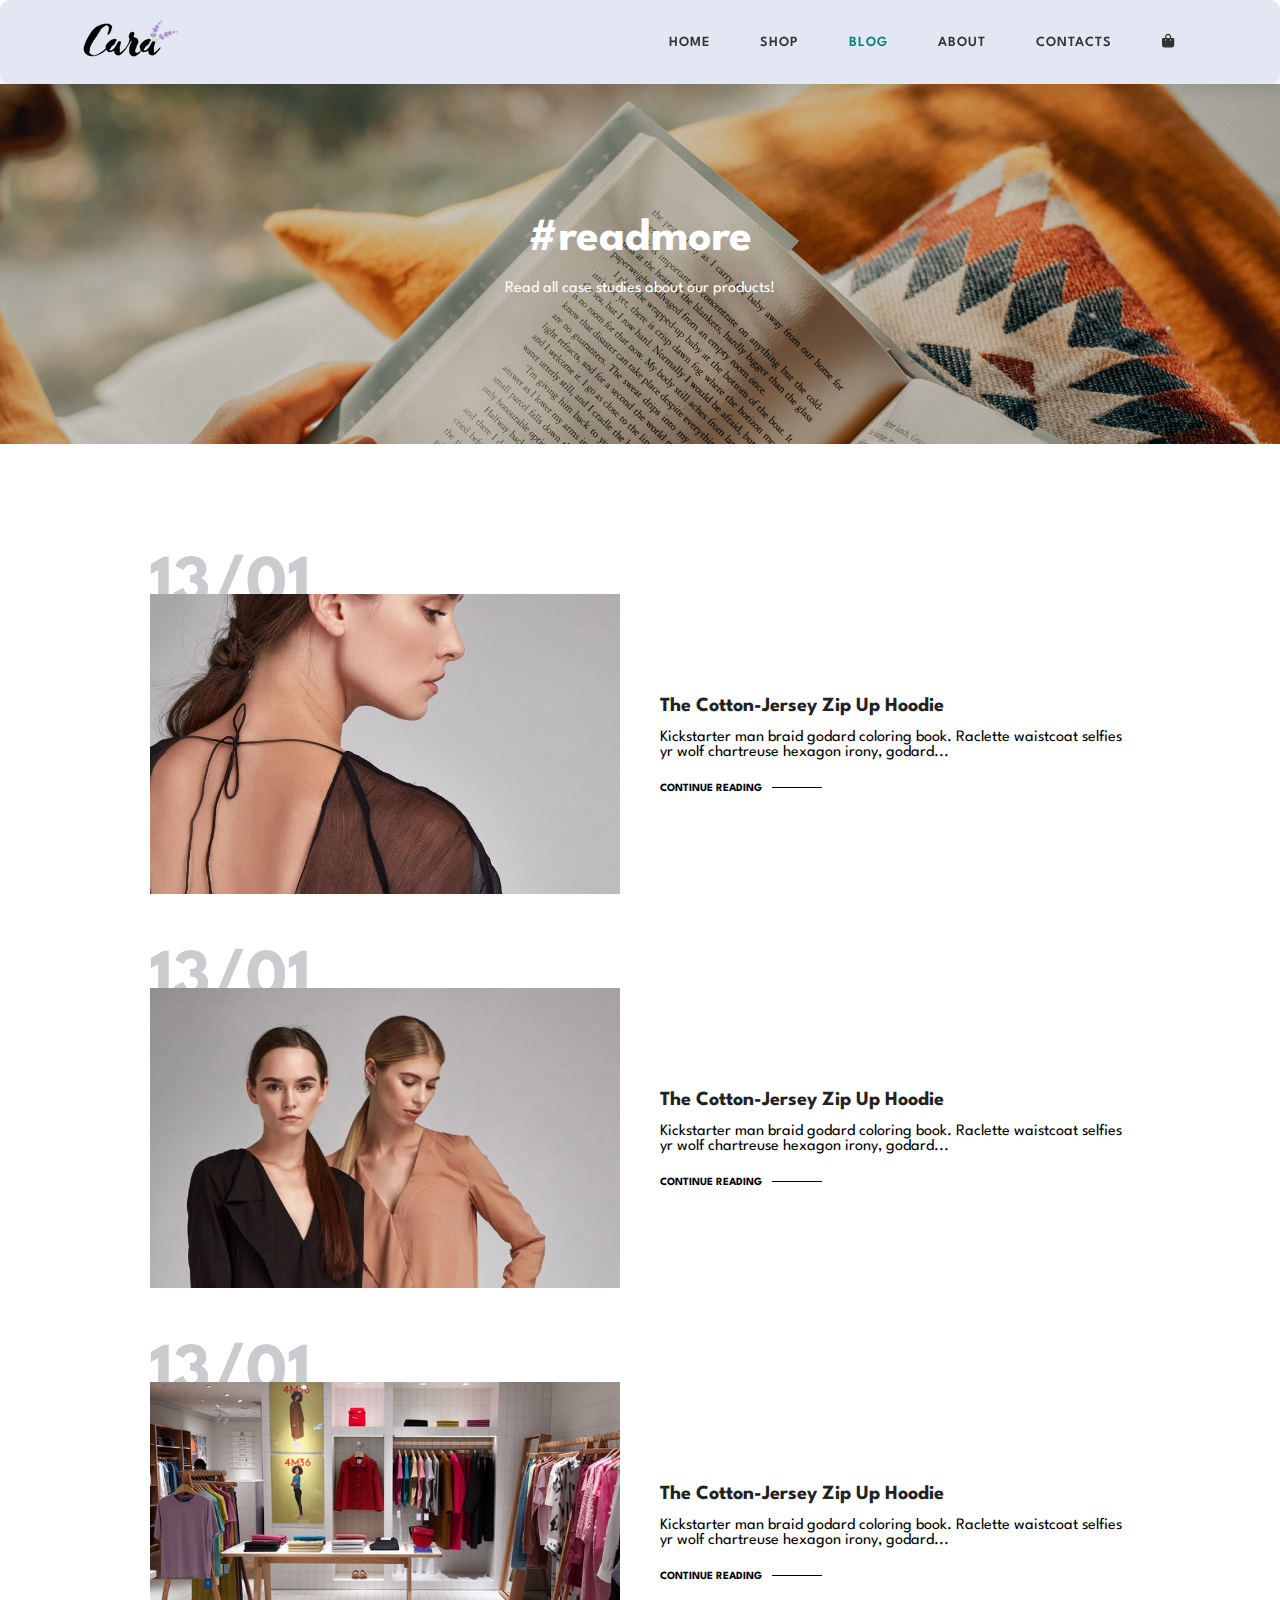
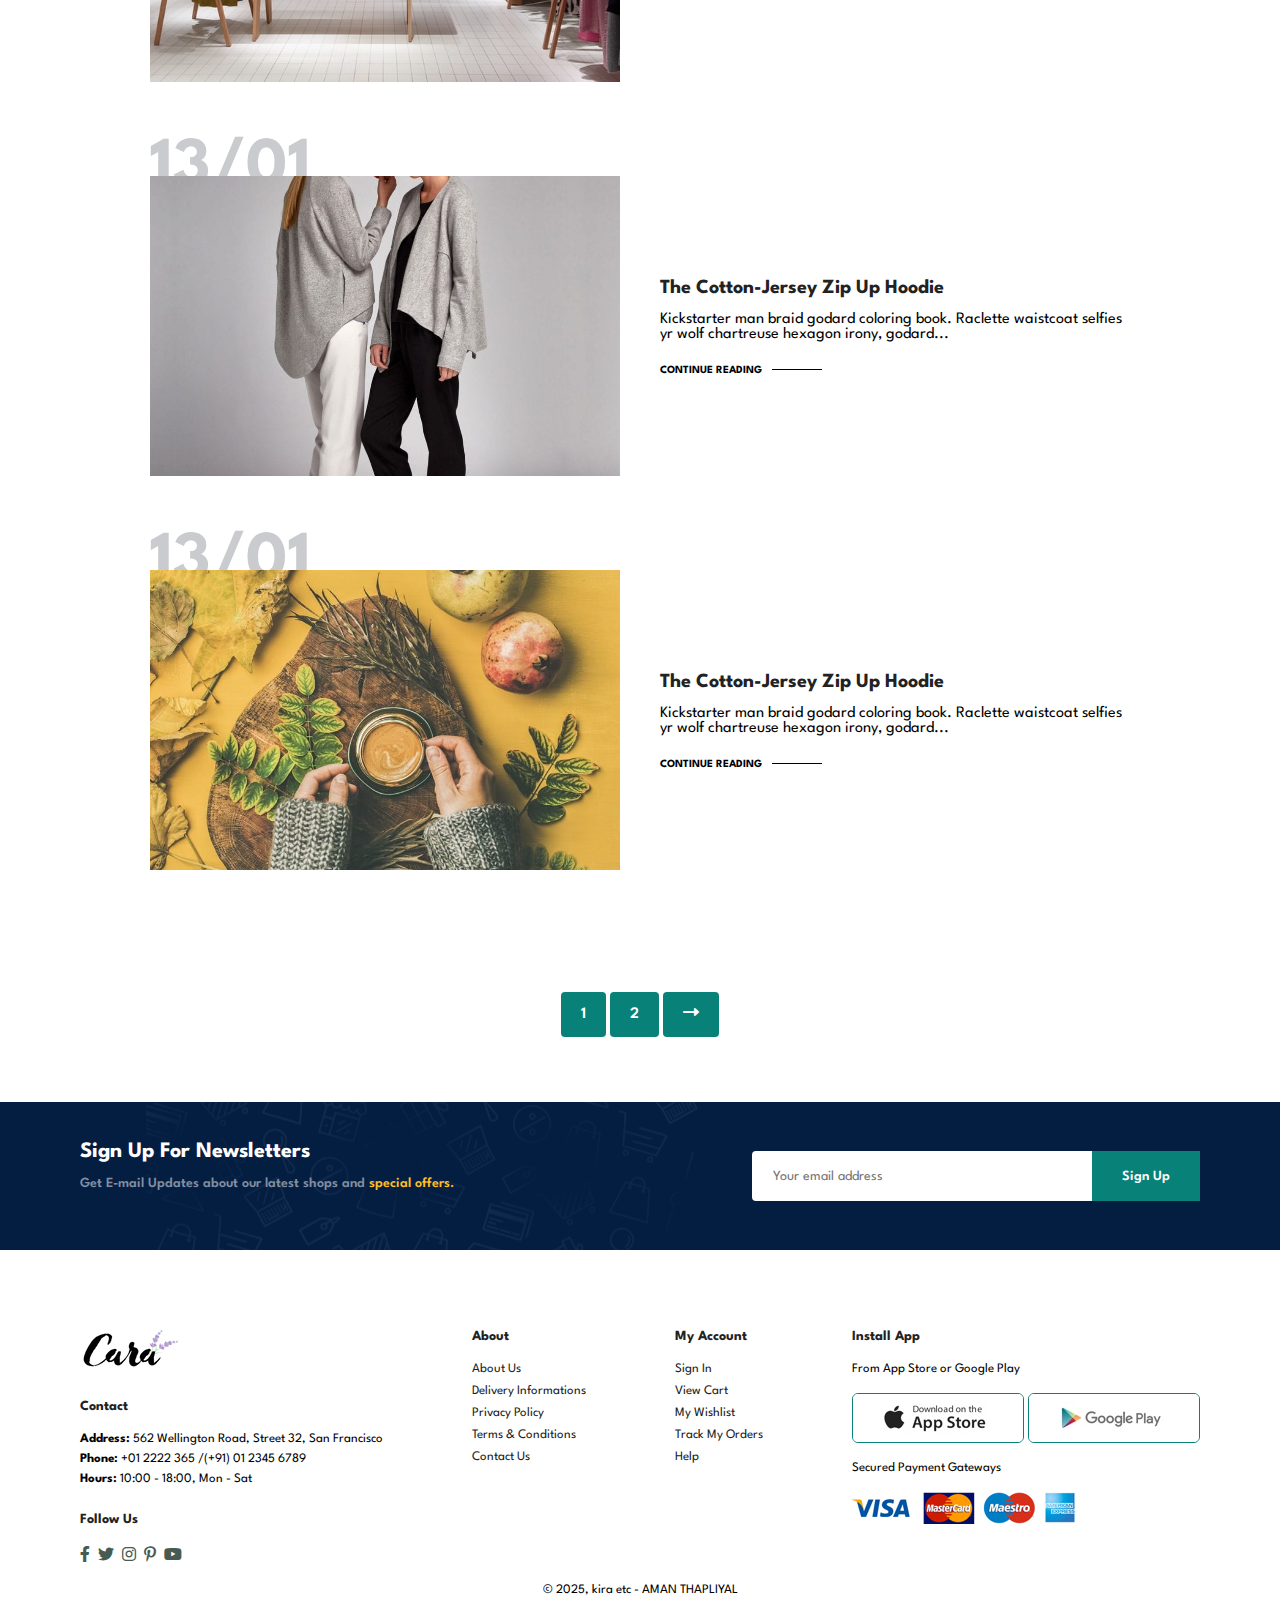
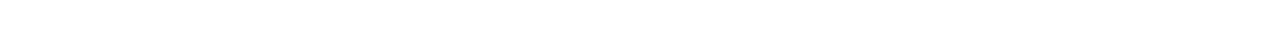
==== about.html @ a07ff3b4 "Added the blog section" ====
<!DOCTYPE html>
<html lang="en">
<head>
    <meta charset="UTF-8">
    <meta name="viewport" content="width=device-width, initial-scale=1.0">
    <title>CARA</title>
    <link rel="stylesheet" href="style.css">
    <link rel="stylesheet" href="https://cdnjs.cloudflare.com/ajax/libs/font-awesome/6.0.0-beta3/css/all.min.css" />


    
</head>
<body>
    <section id="header">
        <a href="#"><img src="./img/logo.png" alt=""></a>
        <div>
            <ul id="navbar">
                <li><a href="index.html">Home</a></li>
                <li><a href="shop.html">Shop</a></li>
                <li><a  class="active"  href="blog.html">Blog</a></li>
                <li><a href="about.html">About</a></li>
                <li><a href="contact.html">Contacts</a></li>
                <li id="lg-bag"><a href="cart.html"><i class="fa-solid fa-bag-shopping"></i></a></li>
                <a href="#" id="close"><i class="far fa-times-circle"></i></a>
            </ul>
        </div>

        <div id="mobile">
            <a href="cart.html"><i class="fa-solid fa-bag-shopping"></i></a>
            <i id="bar" class="fas fa-bars"></i>
        </div>
    </section>

    <section id="page-header" class="blog-header">
        <h2>#readmore</h2>
        <p>Read all case studies about our products!</p>
    </section>

    <section id="blog">
        <div class="blog-box">
            <div class="blog-img">
                <img src="./img/blog/b1 (1).jpg" alt="">
            </div>
            <div class="blog-details">
                <h4>The Cotton-Jersey Zip Up Hoodie</h4>
                <p>Kickstarter man braid godard coloring book. Raclette waistcoat selfies yr wolf chartreuse hexagon irony, godard...</p>
                <a href="">CONTINUE READING</a>
            </div>
            <h1>13/01</h1>
        </div>

        <div class="blog-box">
            <div class="blog-img">
                <img src="./img/blog/b2.jpg" alt="">
            </div>
            <div class="blog-details">
                <h4>The Cotton-Jersey Zip Up Hoodie</h4>
                <p>Kickstarter man braid godard coloring book. Raclette waistcoat selfies yr wolf chartreuse hexagon irony, godard...</p>
                <a href="">CONTINUE READING</a>
            </div>
            <h1>13/01</h1>
        </div>

        <div class="blog-box">
            <div class="blog-img">
                <img src="./img/blog/b3.jpg" alt="">
            </div>
            <div class="blog-details">
                <h4>The Cotton-Jersey Zip Up Hoodie</h4>
                <p>Kickstarter man braid godard coloring book. Raclette waistcoat selfies yr wolf chartreuse hexagon irony, godard...</p>
                <a href="">CONTINUE READING</a>
            </div>
            <h1>13/01</h1>
        </div>

        <div class="blog-box">
            <div class="blog-img">
                <img src="./img/blog/b4.jpg" alt="">
            </div>
            <div class="blog-details">
                <h4>The Cotton-Jersey Zip Up Hoodie</h4>
                <p>Kickstarter man braid godard coloring book. Raclette waistcoat selfies yr wolf chartreuse hexagon irony, godard...</p>
                <a href="">CONTINUE READING</a>
            </div>
            <h1>13/01</h1>
        </div>

        <div class="blog-box">
            <div class="blog-img">
                <img src="./img/blog/b6.jpg" alt="">
            </div>
            <div class="blog-details">
                <h4>The Cotton-Jersey Zip Up Hoodie</h4>
                <p>Kickstarter man braid godard coloring book. Raclette waistcoat selfies yr wolf chartreuse hexagon irony, godard...</p>
                <a href="">CONTINUE READING</a>
            </div>
            <h1>13/01</h1>
        </div>
    </section>

    <section id="pagination" class="section-p1">
        <a href="#">1</a>
        <a href="#">2</a>
        <a href="#"><i class="fas fa-long-arrow-alt-right"></i></a>
    </section>

    <section id="newsletter" class="section-p1 section-m1">
        <div class="newstext">
            <h4>Sign Up For Newsletters</h4>
            <p>Get E-mail Updates about our latest shops and <span>special offers.</span></p>
        </div>

        <div class="form">
            <input type="text" placeholder="Your email address">
            <button class="normal">Sign Up</button>
        </div>
    </section>

    <footer class="section-p1">
        <div class="col">
            <img class="logo" src="./img/logo.png" alt="">
            <h4>Contact</h4>
            <p><strong>Address: </strong>562 Wellington Road, Street 32, San Francisco</p>
            <p><strong>Phone: </strong>+01 2222 365 /(+91) 01 2345 6789</p>
            <p><strong>Hours: </strong>10:00 - 18:00, Mon - Sat</p>
            <div class="follow">
                <h4>Follow Us</h4>
                <div class="icon">
                    <i class="fab fa-facebook-f"></i>
                    <i class="fab fa-twitter"></i>
                    <i class="fab fa-instagram"></i>
                    <i class="fab fa-pinterest-p"></i>
                    <i class="fab fa-youtube"></i>
                </div>
            </div>
        </div>

        <div class="col">
            <h4>About</h4>
            <a href="#">About Us</a>
            <a href="#">Delivery Informations</a>
            <a href="#">Privacy Policy</a>
            <a href="#">Terms & Conditions</a>
            <a href="#">Contact Us</a>
        </div>

        <div class="col">
            <h4>My Account</h4>
            <a href="#">Sign In</a>
            <a href="#">View Cart</a>
            <a href="#">My Wishlist</a>
            <a href="#">Track My Orders</a>
            <a href="#">Help</a>
        </div>

        <div class="col install">
            <h4>Install App</h4>
            <p>From App Store or Google Play</p>
            <div class="row">
                <img src="./img/pay/app.jpg" alt="">
                <img src="./img/pay/play.jpg" alt="">
            </div>
            <p>Secured Payment Gateways</p>
            <img src="./img/pay/pay.png" alt="">
        </div>

        <div class="copyright">
            <p>&copy; 2025, kira etc - AMAN THAPLIYAL</p>
        </div>
    </footer>


    <script src="script.js"></script>
</body>
</html>
---- style.css ----
@import url("https://fonts.googleapis.com/css2?family=Spartan:wght@100;200;300;400;500;600;700;800;900&display=swap");
* {
  margin: 0;
  padding: 0;
  box-sizing: border-box;
  font-family: "Spartan", sans-serif;
}

html {
  scroll-behavior: smooth;
}

/* Global Styles */

h1 {
  font-size: 50px;
  line-height: 64px;
  color: #222;
}

h2 {
  font-size: 46px;
  line-height: 54px;
  color: #222;
}

h4 {
  font-size: 20px;
  color: #222;
}

h6 {
  font-weight: 700;
  font-size: 12px;
}

p {
  font-size: 16px;
  color: #465b52;
  margin: 15px 0 20px 0;
}

.section-p1 {
  padding: 40px 80px;
}

.section-m1 {
  margin: 40px 0;
}

button.normal{
    font-size: 14px;
    font-weight: 600;
    padding: 15px 30px;
    color: black;
    background-color: #fff;
    cursor: pointer;
    border: none;
    outline: none;
    transition: 0.2s ease;
}

button.white{
    font-size: 13px;
    font-weight: 600;
    padding: 11px 18px;
    color: white;
    background-color: transparent;
    cursor: pointer;
    border: 1px solid #fff;
    outline: none;
    transition: 0.2s ease;
}

body {
  width: 100%;
}

#header {
    display: flex;
    align-items: center;
    justify-content: space-between;
    padding: 20px 80px; /* Reduced padding for a more compact header */
    background: #E3E6F3; /* Light background color */
    box-shadow: 0px 4px 15px rgba(0, 0, 0, 0.1); /* Softer shadow for a more elegant look */
    border-radius: 10px; /* Rounded corners for a modern, sleek design */
    z-index: 999;
    position: sticky;
    top: 0;
    left: 0;
}
#navbar {
    display: flex;
    align-items: center;
    justify-content: space-between;
    padding: 10px 0;
}

#navbar li {
    list-style: none;
    padding: 0 25px;
    position: relative;
    transition: 0.3s ease;
}

#navbar li a {
    text-decoration: none;
    font-size: 14px; /* Increased font size for better readability */
    font-weight: 600;
    color: #333; /* Darker text for better contrast */
    text-transform: uppercase; /* Uppercase letters for a modern look */
    letter-spacing: 1px; /* Slight letter spacing for a clean look */
    position: relative;
    padding: 8px 0; /* Space above and below the text */
    transition: all 0.3s ease;
}

#navbar li a:hover {
    color: #088178; /* Hover color */
    transform: scale(1.1); /* Slightly enlarges the text for emphasis */
}

#navbar li a.active,
#navbar li a:hover::after {
    color: #088178;
}

#navbar li a::after {
    content: "";
    width: 0; /* Full width underline */
    height: 2px;
    background: #088178;
    position: absolute;
    bottom: -4px; /* Position the underline closer to the text */
    left: 0;
    transition: all 0.5s ease;
}

#navbar li a:hover::after {
    width: 100%; /* Full width on hover */
    bottom: -2px; /* Slightly closer to the text when hovered */
}


#hero{
    background-image: url("./img/hero4.png");
    height: 90vh;
    width: 100%;
    background-position: top 25% right 0%;
    background-size: cover;
    padding: 0 80px;
    display: flex;
    align-items: flex-start;
    justify-content: center;
    flex-direction: column;
}

#hero h4{
    padding-bottom: 15px;
}

#hero h1{
    color: #088178;
}

#hero button{
    background-image: url("./img/button.png");
    background-color: transparent;
    color: #088178;
    border: 0;
    padding: 14px 80px 14px 65px;
    background-repeat: no-repeat;
    font-weight: bold;
    font-size: 15px;
    cursor: pointer;
}

#feature{
    display: flex;
    justify-content: space-between;
    align-items: center;
    flex-wrap: wrap;
}

#feature .fe-box{
    width: 180px;
    text-align: center;
    padding: 25px 15px;
    box-shadow: 20px 20px 34px rgba(0, 0, 0, 0.1);
    border: 1px solid #cce7d0;
    border-radius: 4px;
    margin: 15px 0px;
}

#feature .fe-box:hover{
    box-shadow: 10px 10px 54px rgba(70,62,221,0.1);

}

#feature .fe-box h6{
    padding: 9px 8px 6px 8px;
    line-height: 1;
    border-radius: 4px;
    color: #088178;
    background-color: #fddde4;
    display: inline-block;
}

#feature .fe-box img{
    width: 100%;
    margin-bottom: 10px;

}

#feature .fe-box:nth-child(2) h6{
    background-color: #cdebbc;
}

#feature .fe-box:nth-child(3) h6{
    background-color: #d1e8f2;
}

#feature .fe-box:nth-child(4) h6{
    background-color: #cdd4f8;
}

#feature .fe-box:nth-child(5) h6{
    background-color: #f6dbf6;
}

#feature .fe-box:nth-child(6) h6{
    background-color: #fff2e5;
}

#product1{
    text-align: center;
}

.pro-container{
    display: flex;
    padding-top: 20px;
    justify-content: space-between;
    flex-wrap: wrap;
}

#product1 .pro{
    width: 23%;
    min-height: 250px;
    padding: 10px 12px;
    border: 1px solid #cce7d0;
    border-radius: 25px;
    cursor: pointer;
    box-shadow: 20px 20px 30px rgba(0,0,0,0.02);
    margin: 15px 0;
    transition: 0.2s ease;
    position: relative;


}

#product1 .pro:hover{
    box-shadow: 20px 20px 30px rgba(0,0,0,0.06);
}

#product1 .pro .des{
    text-align: start;
    padding: 10px 0;

}

#product1 .pro .des span{
    color: #606063;
    font-size: 12px;
}

#product1 .pro .des h5{
    padding-top: 7px;
    color: #1a1a1a;
    font-size: 14px;
}

#product1 .pro .des i{
    font-size: 12px;
    color: rgb(243,181,25);
}

#product1 .pro .des h4{
    padding-top: 7px;
    font-size: 15px;
    font-weight: 700;
    color: #088178;
}

#product1 .pro img{
    width: 100%;
    border-radius: 20px;

}

#product1 .pro .custom-cart-icon{
    width: 40px;
    height: 40px;
    line-height: 40px;
    border-radius: 50px;
    background-color: #e8f6ea;
    font-weight: 500;
    color: #088178;
    border: 1px solid #cce7d0;
    position: absolute;
    bottom: 20px;
    right: 10px;
}

#banner{
    display: flex;
    flex-direction: column;
    justify-content: center;
    align-items: center;
    text-align: center;
    background-image: url("./img/banner/b2.jpg");
    width: 100%;
    height: 40vh;
    background-size: cover;
    background-position: center;
}


#banner h4{
    color: #fff;
    font-size: 16px;
}

#banner h2{
    color: #fff;
    font-size: 30px;
    padding: 10px 0px;
}

#banner h2 span{
    color: #ef3636;
}

#banner button:hover{
    background-color: #088178;
    color: #fff;
}

#sm-banner{
    display: flex;
    justify-content: space-between;
    flex-wrap: wrap;
}

#sm-banner .banner-box{
    display: flex;
    flex-direction: column;
    justify-content: center;
    align-items: flex-start;
    background-image: url("./img/banner/b17.jpg");
    min-width: 580px;
    height: 50vh;
    background-size: cover;
    background-position: center;
    padding: 30px;
}

#sm-banner h4{
    color: #fff;
    font-size: 20px;
    font-weight: 300;
}

#sm-banner h2{
    color: #fff;
    font-size: 28px;
    font-weight: 800;
}

#sm-banner span{
    color: #fff;
    font-size: 14px;
    font-weight: 500;
    padding-bottom: 15px;
}

#sm-banner .banner-box:hover button{
    background-color: #088178;
    border: 1px solid #088178;
}

#sm-banner .banner-box2{
    background-image: url("./img/banner/b10.jpg");
}

#banner3 .banner-box{
    display: flex;
    flex-direction: column;
    justify-content: center;
    align-items: flex-start;
    background-image: url("./img/banner/b7.jpg");
    min-width: 30%;
    height: 30vh;
    background-size: cover;
    background-position: center;
    padding: 20px;
    margin-bottom: 20px;
}

#banner3 h2{
    color: #fff;
    font-weight: 900;
    font-size: 22px;
}

#banner3 h3{
    font-size: 15px;
    color: #ec544e;
    font-weight: 800;
}

#banner3{
    display: flex;
    justify-content: space-between;
    flex-wrap: wrap;
    padding: 0 80px;
}

#banner3 .banner-box2{
    background-image: url("./img/banner/b4.jpg");
}

#banner3 .banner-box3{
    background-image: url("./img/banner/b18.jpg");
}

#newsletter{
    display: flex;
    justify-content: space-between;
    flex-wrap: wrap;
    align-items: center;
    background-image: url("./img/banner/b14.png");
    background-position: 20% 30%;
    background-repeat: no-repeat;
    background-color: #041e42;
}

#newsletter h4{
    font-size: 22px;
    font-weight: 700;
    color: #fff;
}

#newsletter p{
    font-size: 14px;
    font-weight: 600;
    color: #818ea0;
}

#newsletter p span{
    color: #ffbd27;
}

#newsletter .form{
    display: flex;
    width: 40%;
}

#newsletter input{
    height: 3.125rem;
    padding: 0 1.25rem;
    font-size: 14px;
    width: 100%;
    border: 1px solid transparent;
    border-radius: 4px;
    outline: none;
    border-top-right-radius: 0 ;
    border-bottom-right-radius: 0;


}

#newsletter button.normal{}

#newsletter button{
    background-color: #088178;
    color: #fff;
    white-space: nowrap;
    border-top-left-radius: 0 ;
    border-bottom-left-radius: 0;
}

footer{
    display: flex;
    flex-wrap: wrap;
    justify-content: space-between;
}

footer .col{
    display: flex;
    flex-direction: column;
    align-items: flex-start;
    margin-bottom: 20px;
}

footer .logo{
    margin-bottom: 30px;
}

footer h4{
    font-size: 14px;
    padding-bottom: 20px;
}

footer p{
    font-size: 13px;
    margin: 0 0 8px 0;
}

footer a{
    font-size: 13px;
    text-decoration: none;
    color: #222;
    margin-bottom: 10px;
}

footer .follow{
    margin-top: 20px;
}

footer .follow i{
    color: #465b52;
    padding-right: 4px;
    cursor: pointer;
}

footer .install .row img{
    border: 1px solid #088178;
    border-radius: 6px;
}

footer .install img{
    margin: 10px 0 15px 0;
}


footer .follow i:hover,
footer a:hover{
    color: #088178;
}


footer .copyright{
    width: 100%;
    text-align: center;
}

#mobile {
    display: none;
    align-items: center;
}

#close{
    display: none;

}


#page-header{
    background-image: url("./img/banner/b1.jpg");
    width: 100%;
    height: 40vh;
    background-size: cover;
    display: flex;
    justify-content: center;
    text-align: center;
    flex-direction: column;
    padding: 14px;
}

#page-header h2{
    color: #fff;
}

#pagination{
    text-align: center;
}

#pagination a{
    text-decoration: none;
    background-color: #088178;
    padding: 15px 20px;
    border-radius: 4px;
    color: #fff;
    font-weight: 600;
}

#pagination a i{
    font-size: 16px;
    font-weight: 600;
}

/* single product */

#prodetails .single-pro-image{
    width: 40%;
    margin-right: 50px;
}

.small-img-group{
    display: flex;
    justify-content: space-between;
}

.small-img-col{
    cursor: pointer;
    flex-basis: 24%;
}

#prodetails{
    display: flex;
    margin-top: 20px;
}

#prodetails .single-pro-details{
    width: 50%;
    padding-top: 30px;
}

#prodetails .single-pro-details h4{
    padding: 40px 0 20px 0;
}

#prodetails .single-pro-details h2{
    font-size: 26px;
}

#prodetails .single-pro-details select{
    display: block;
    padding: 5px 10px;
    margin-bottom: 10px;
}

#prodetails .single-pro-details input{
    width: 50px;
    height: 47px;
    padding-left: 10px;
    font-size: 16px;
    margin-right: 10px;
}

#prodetails .single-pro-details button{
    background: #088178;
    color: #fff;
}

#prodetails .single-pro-details input:focus{
    outline: none;
}

#prodetails .single-pro-details span{
    line-height: 25px;
}

p{
    color: black;
}

#page-header p{
    color: white;
}

#page-header.blog-header{
    background-image: url("./img/banner/b19.jpg");
}

#blog{
    padding: 150px 150px 0 150px;

}

#blog .blog-box{
    display: flex;
    align-items: center;
    width: 100%;
    position: relative;
    padding-bottom: 90px;

}

#blog .blog-img{
    width: 50%;
    margin-right: 40px;
}

#blog img{
    width: 100%;
    height: 300px;
    object-fit: cover;
}

#blog .blog-details{
    width: 50%;
}

#blog .blog-details a{
    text-decoration: none;
    color: black;
    font-size: 11px;
    font-weight: 700;
    position: relative;
    transition: 0.3s;
}

#blog .blog-details a::after{
    content: "";
    width: 50px;
    height: 1px;
    background-color: black;
    position: absolute;
    top: 4px;
    right: -60px;
}

#blog .blog-details a:hover{
    color: #088178;
}

#blog .blog-details a:hover::after{
    background-color: #088178;
}

#blog .blog-box h1{
    position: absolute;
    top: -40px;
    left: 0;
    font-size: 70px;
    font-weight: 700;
    color: #c9cbce;
    z-index: -9;
}

@media (max-width:799px) {

    .section-p1{
        padding: 40px 40px;
    }
    #navbar{
        display: flex;
        flex-direction: column;
        align-items: flex-start;
        justify-content: flex-start;
        position: fixed;
        top: 0;
        right: -300px;
        width: 300px;
        height: 100vh;
        background-color: #E3E6F3;
        box-shadow: 0px 40px 60px rgba(0,0,0,0.1);
        padding: 80px 0 0 10px;
        transition: 0.3s;

    }

    #navbar.active{
        right: 0;
    }

    #navbar li{
        margin-bottom: 25px;

    }

    #mobile {
        display: flex;
        align-items: center;
    }

    #mobile i{
        color: #1a1a1a;
        font-size: 24px;
        padding-left: 20px;
    }

    #close{
        display: initial;
        position: absolute;
        top: 30px;
        left: 30px;
        color: #222;
        font-size: 24px;
    }

    #lg-bag{
        display: none;
    }

    #hero{
        height: 70vh;
        padding: 0 80px;
        background-position: top 30% right 30%;
    }

    #feature{
        justify-content: center;
    }

    #feature .fe-box{
        margin: 15px 15px;
    }

    #product1 .pro-container{
        justify-content: center;
    }

    #product1 .pro{
        margin: 15px;
    }

    #banner{
        height: 20vh;
    }

    #sm-banner .banner-box{
        height: 30vh;
        min-width: 100%;
    }

    #banner3{
        padding: 0 40px;

    }

    #banner3 .banner-box{
        width: 28%;
    }

    #newsletter .from{
        width: 70%;
    }
}


@media (max-width:477px) {
    .section-p1{
        padding: 20px;

    }
    #header{
        padding: 10px 30px;
    }

    h1{
        font-size: 38px;
    }

    h2{
        font-size: 32px;
    }

    #hero{
        padding: 0 20px;
        background-position: 55%;
    }

    #feature .fe-box{
        width: 155px;
        margin: 0 0 15px 0;
    }

    #feature{
        justify-content: space-between;
    }

    #product1 .pro{
        width: 100%;
    }

    #banner{
        height: 40vh;
    }

    #sm-banner .banner-box{
        height: 40vh;
    }

    #sm-banner .banner-box2{
        margin-top: 20px;
    }

    #banner3{
        padding: 0 20px;
    }

    #banner3 .banner-box{
        width: 100%;
    }

    #newsletter {
        padding: 40px 20px;
    }

    #newsletter .from{
        width: 100%;
    }

    footer .copyright{
        text-align: center;
    }

    /* single product */
    #prodetails{
        display: flex;
        flex-direction: column;
    }

    #prodetails .single-pro-image{
        width: 100%;
        margin-right: 0px;
    }

    #prodetails .single-pro-details{
        width: 100%;
    }

    /* blog */
    

    #blog {
        padding: 100px 20px 0 20px;
    }

    #blog .blog-box{
        display: flex;
        flex-direction: column;
        align-items: flex-start;
    }

    #blog .blog-img{
        width: 100%;
        margin-right: 0px;
        margin-bottom: 30px;
    }

    #blog .blog-details{
        width: 100%;
    }


}
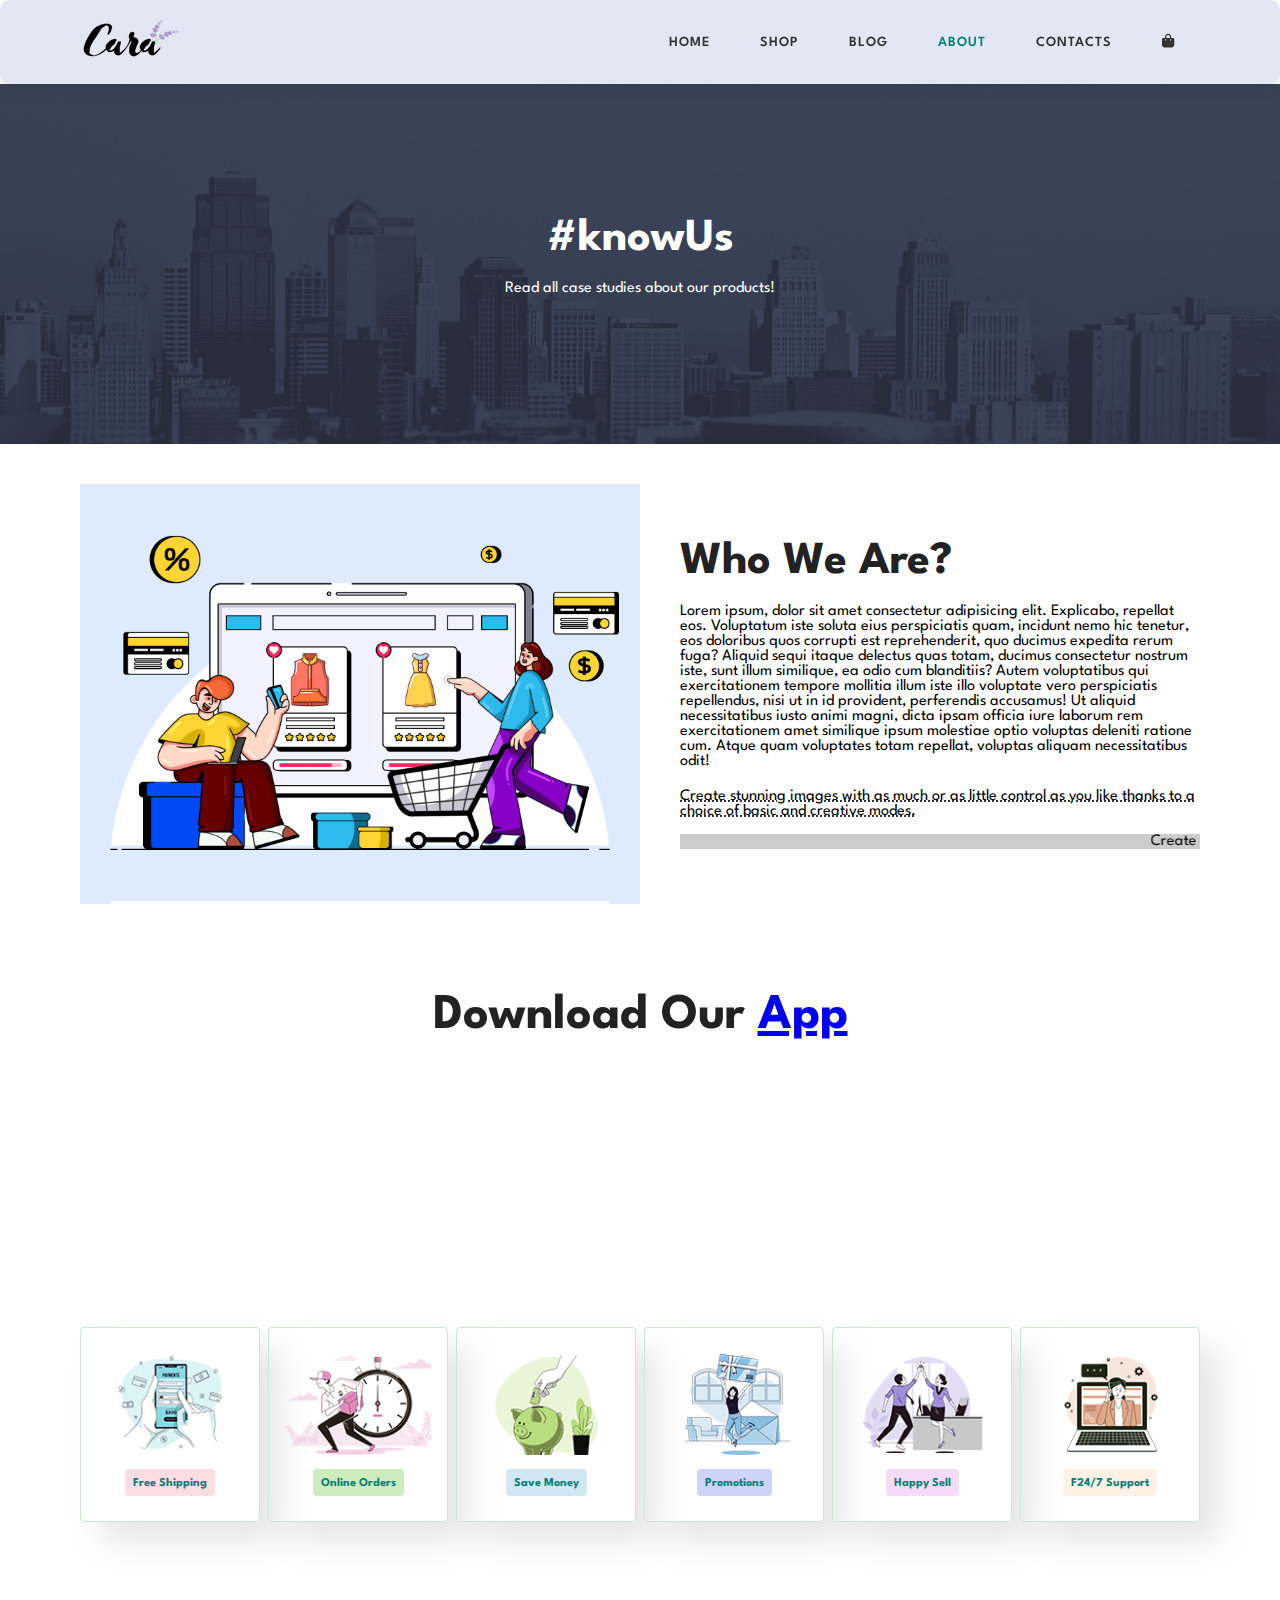
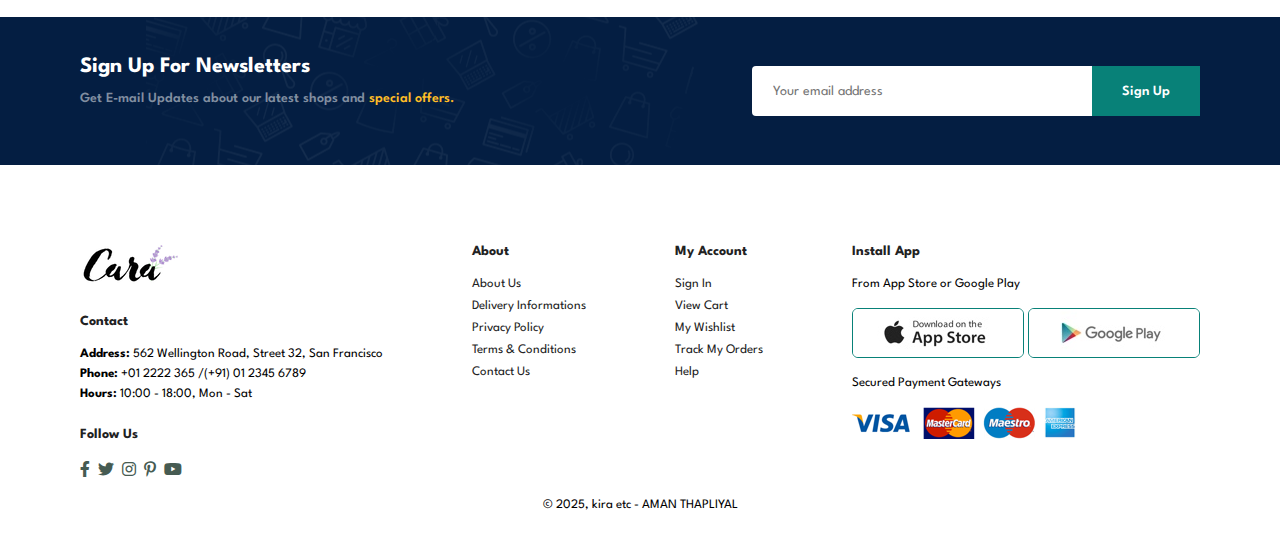
==== commit 0b437ecc: "Added about us" ====
--- a/about.html
+++ b/about.html
@@ -17,8 +17,8 @@
             <ul id="navbar">
                 <li><a href="index.html">Home</a></li>
                 <li><a href="shop.html">Shop</a></li>
-                <li><a  class="active"  href="blog.html">Blog</a></li>
-                <li><a href="about.html">About</a></li>
+                <li><a  href="blog.html">Blog</a></li>
+                <li><a class="active" href="about.html">About</a></li>
                 <li><a href="contact.html">Contacts</a></li>
                 <li id="lg-bag"><a href="cart.html"><i class="fa-solid fa-bag-shopping"></i></a></li>
                 <a href="#" id="close"><i class="far fa-times-circle"></i></a>
@@ -31,77 +31,61 @@
         </div>
     </section>
 
-    <section id="page-header" class="blog-header">
-        <h2>#readmore</h2>
+    <section id="page-header" class="about-header">
+        <h2>#knowUs</h2>
         <p>Read all case studies about our products!</p>
     </section>
 
-    <section id="blog">
-        <div class="blog-box">
-            <div class="blog-img">
-                <img src="./img/blog/b1 (1).jpg" alt="">
-            </div>
-            <div class="blog-details">
-                <h4>The Cotton-Jersey Zip Up Hoodie</h4>
-                <p>Kickstarter man braid godard coloring book. Raclette waistcoat selfies yr wolf chartreuse hexagon irony, godard...</p>
-                <a href="">CONTINUE READING</a>
-            </div>
-            <h1>13/01</h1>
-        </div>
+    <section id="about-head" class="section-p1">
+        <img src="./img/about/a6.jpg" alt="">
+        <div>
+            <h2>Who We Are?</h2>
+            <p>Lorem ipsum, dolor sit amet consectetur adipisicing elit. Explicabo, repellat eos. Voluptatum iste soluta eius perspiciatis quam, incidunt nemo hic tenetur, eos doloribus quos corrupti est reprehenderit, quo ducimus expedita rerum fuga? Aliquid sequi itaque delectus quas totam, ducimus consectetur nostrum iste, sunt illum similique, ea odio cum blanditiis? Autem voluptatibus qui exercitationem tempore mollitia illum iste illo voluptate vero perspiciatis repellendus, nisi ut in id provident, perferendis accusamus! Ut aliquid necessitatibus iusto animi magni, dicta ipsam officia iure laborum rem exercitationem amet similique ipsum molestiae optio voluptas deleniti ratione cum. Atque quam voluptates totam repellat, voluptas aliquam necessitatibus odit!</p>
+            <abbr title="">Create stunning images with as much or as little control as you like thanks to a choice of basic and creative modes.</abbr>
 
-        <div class="blog-box">
-            <div class="blog-img">
-                <img src="./img/blog/b2.jpg" alt="">
-            </div>
-            <div class="blog-details">
-                <h4>The Cotton-Jersey Zip Up Hoodie</h4>
-                <p>Kickstarter man braid godard coloring book. Raclette waistcoat selfies yr wolf chartreuse hexagon irony, godard...</p>
-                <a href="">CONTINUE READING</a>
-            </div>
-            <h1>13/01</h1>
-        </div>
+            <br><br>
 
-        <div class="blog-box">
-            <div class="blog-img">
-                <img src="./img/blog/b3.jpg" alt="">
-            </div>
-            <div class="blog-details">
-                <h4>The Cotton-Jersey Zip Up Hoodie</h4>
-                <p>Kickstarter man braid godard coloring book. Raclette waistcoat selfies yr wolf chartreuse hexagon irony, godard...</p>
-                <a href="">CONTINUE READING</a>
-            </div>
-            <h1>13/01</h1>
-        </div>
-
-        <div class="blog-box">
-            <div class="blog-img">
-                <img src="./img/blog/b4.jpg" alt="">
-            </div>
-            <div class="blog-details">
-                <h4>The Cotton-Jersey Zip Up Hoodie</h4>
-                <p>Kickstarter man braid godard coloring book. Raclette waistcoat selfies yr wolf chartreuse hexagon irony, godard...</p>
-                <a href="">CONTINUE READING</a>
-            </div>
-            <h1>13/01</h1>
-        </div>
-
-        <div class="blog-box">
-            <div class="blog-img">
-                <img src="./img/blog/b6.jpg" alt="">
-            </div>
-            <div class="blog-details">
-                <h4>The Cotton-Jersey Zip Up Hoodie</h4>
-                <p>Kickstarter man braid godard coloring book. Raclette waistcoat selfies yr wolf chartreuse hexagon irony, godard...</p>
-                <a href="">CONTINUE READING</a>
-            </div>
-            <h1>13/01</h1>
+            <marquee bgcolor="#ccc" loop="-1" scrollamounts="5" width="100%">Create stunning images with as much or as little control as you like thanks to a choice of basic and creative modes.</marquee>
         </div>
     </section>
 
-    <section id="pagination" class="section-p1">
-        <a href="#">1</a>
-        <a href="#">2</a>
-        <a href="#"><i class="fas fa-long-arrow-alt-right"></i></a>
+    <section id="about-app" class="section-p1">
+        <h1>Download Our <a href="#">App</a> </h1>
+        <div class="video">
+            <video autoplay muted loop src="img/about/1.mp4"></video>
+        </div>
+    </section>
+
+    <section id="feature" class="section-p1">
+        <div class="fe-box">
+            <img src="./img/features/f1.png" alt="">
+            <h6>Free Shipping</h6>
+        </div>
+
+        <div class="fe-box">
+            <img src="./img/features/f2.png" alt="">
+            <h6>Online Orders</h6>
+        </div>
+
+        <div class="fe-box">
+            <img src="./img/features/f3.png" alt="">
+            <h6>Save Money</h6>
+        </div>
+
+        <div class="fe-box">
+            <img src="./img/features/f4.png" alt="">
+            <h6>Promotions</h6>
+        </div>
+
+        <div class="fe-box">
+            <img src="./img/features/f5.png" alt="">
+            <h6>Happy Sell</h6>
+        </div>
+
+        <div class="fe-box">
+            <img src="./img/features/f6.png" alt="">
+            <h6>F24/7 Support</h6>
+        </div>
     </section>
 
     <section id="newsletter" class="section-p1 section-m1">
--- a/style.css
+++ b/style.css
@@ -737,6 +737,42 @@
     font-weight: 700;
     color: #c9cbce;
     z-index: -9;
+}
+
+#page-header.about-header{
+    background-image: url("./img/banner/banner.png");
+}
+
+#about-head{
+    display: flex;
+    align-items: center;
+}
+
+#about-head img{
+    width: 50%;
+    height: auto;
+
+}
+
+#about-head div{
+    padding-left: 40px;
+}
+
+#about-app{
+    text-align: center;
+}
+
+#about-app .video{
+    width: 70%;
+    height: 100%;
+    margin: 30px auto 0 auto;
+
+}
+
+#about-app .video video{
+    width: 100%;
+    height: 100%;
+    border-radius: 20px;
 }
 
 @media (max-width:799px) {
@@ -945,7 +981,28 @@
         width: 100%;
     }
 
-
-}
-
-
+    /* about */
+
+    #about-head{
+        flex-direction: column;
+
+    }
+
+    #about-head img{
+        width: 100%;
+        margin-bottom: 20px;
+    }
+
+    #about-head div{
+        padding-left: 0px;
+    }
+
+    #about-head .video{
+        width: 100%;
+
+    }
+
+
+}
+
+
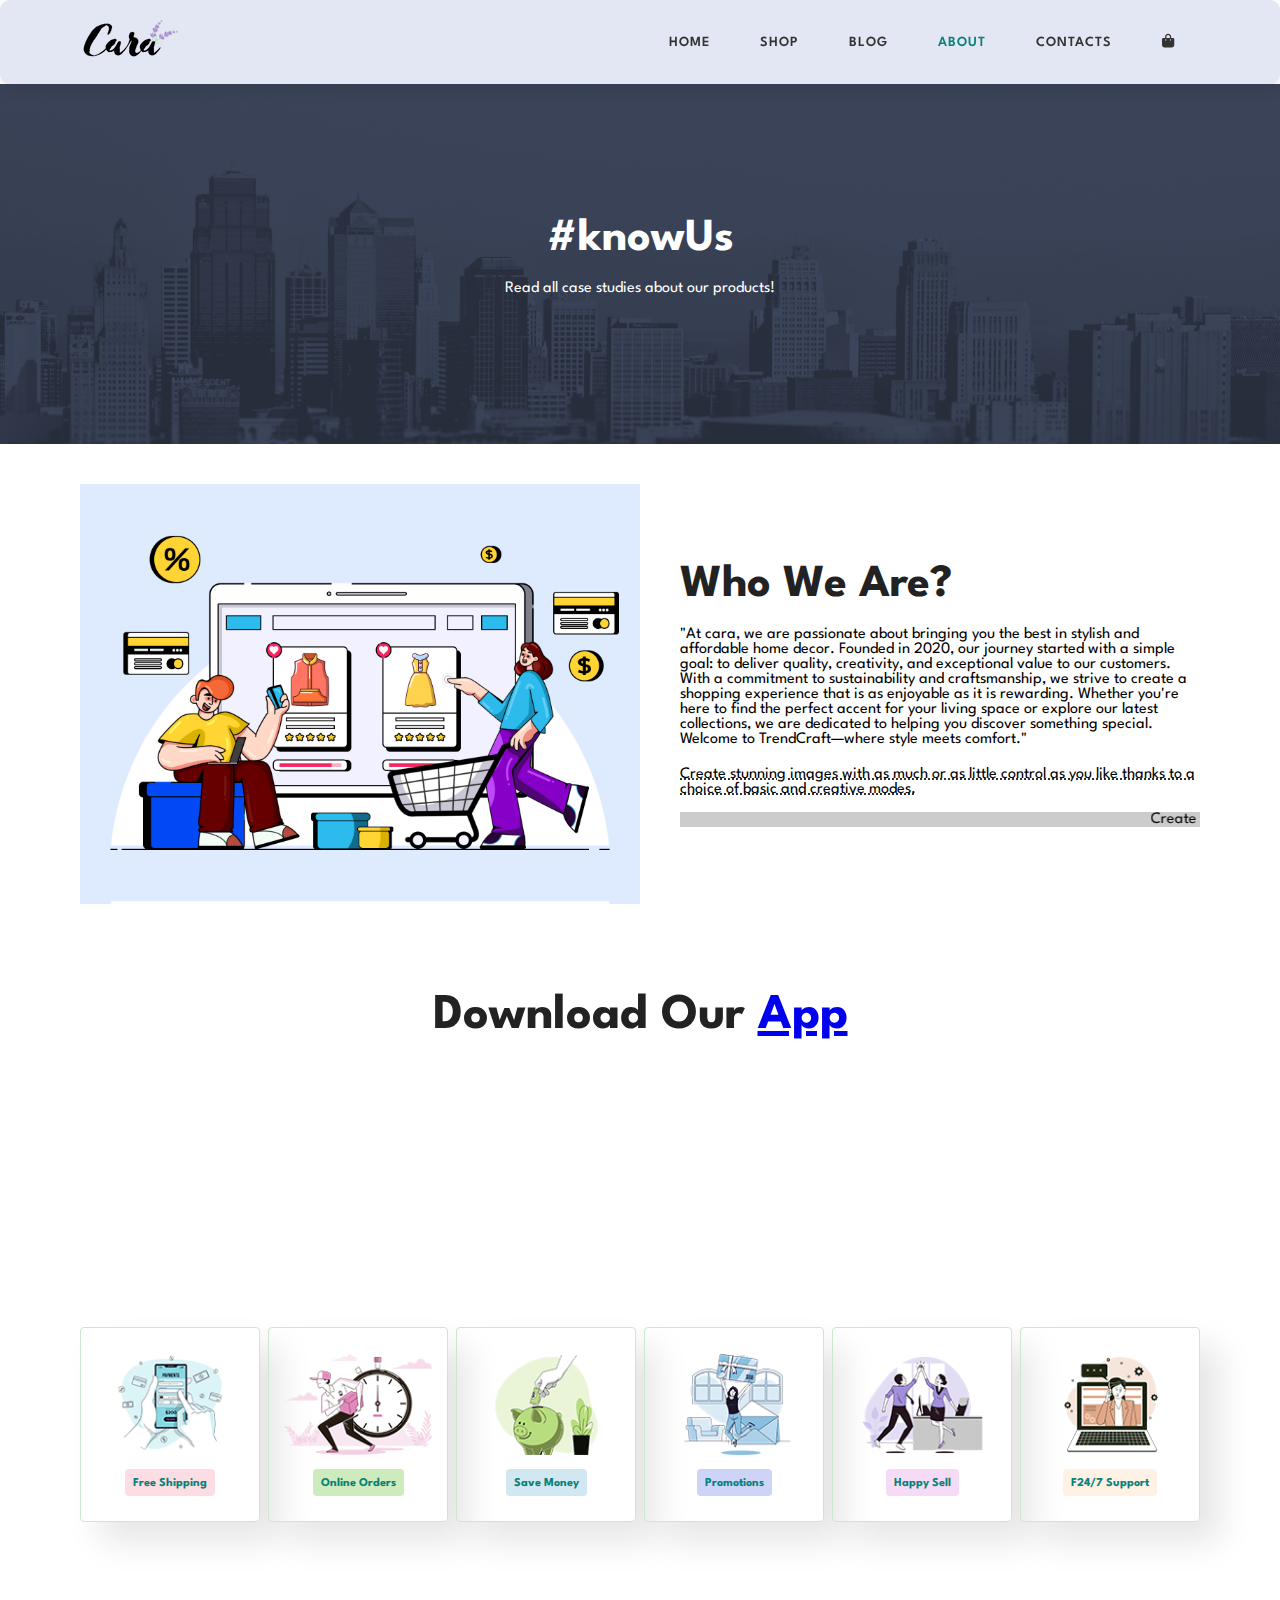
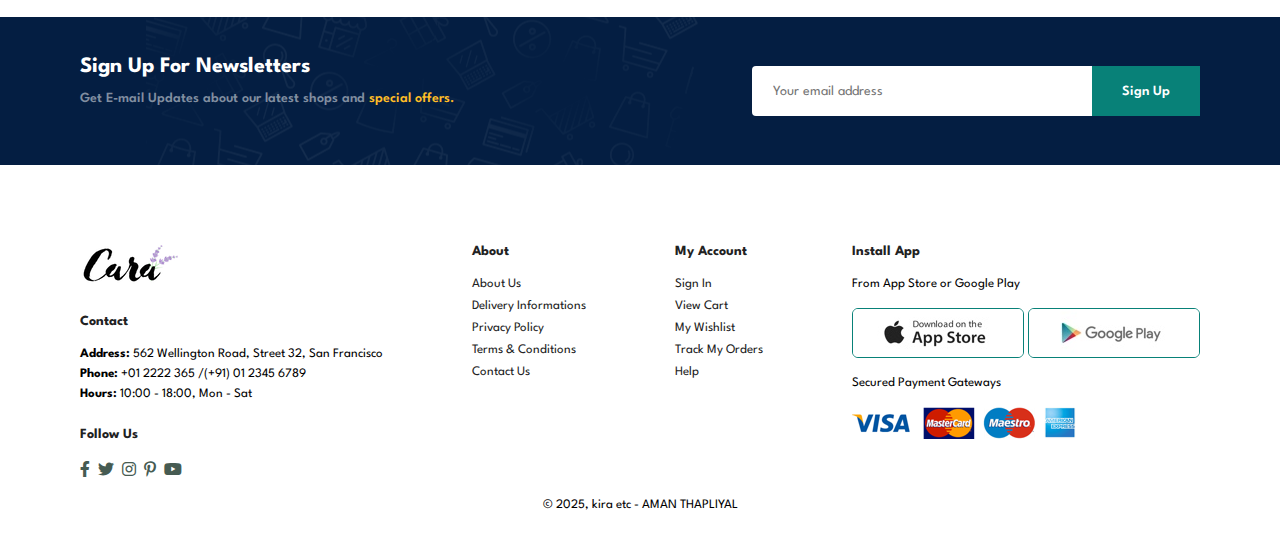
==== commit abe44782: "changes" ====
--- a/about.html
+++ b/about.html
@@ -40,7 +40,7 @@
         <img src="./img/about/a6.jpg" alt="">
         <div>
             <h2>Who We Are?</h2>
-            <p>Lorem ipsum, dolor sit amet consectetur adipisicing elit. Explicabo, repellat eos. Voluptatum iste soluta eius perspiciatis quam, incidunt nemo hic tenetur, eos doloribus quos corrupti est reprehenderit, quo ducimus expedita rerum fuga? Aliquid sequi itaque delectus quas totam, ducimus consectetur nostrum iste, sunt illum similique, ea odio cum blanditiis? Autem voluptatibus qui exercitationem tempore mollitia illum iste illo voluptate vero perspiciatis repellendus, nisi ut in id provident, perferendis accusamus! Ut aliquid necessitatibus iusto animi magni, dicta ipsam officia iure laborum rem exercitationem amet similique ipsum molestiae optio voluptas deleniti ratione cum. Atque quam voluptates totam repellat, voluptas aliquam necessitatibus odit!</p>
+            <p>"At cara, we are passionate about bringing you the best in stylish and affordable home decor. Founded in 2020, our journey started with a simple goal: to deliver quality, creativity, and exceptional value to our customers. With a commitment to sustainability and craftsmanship, we strive to create a shopping experience that is as enjoyable as it is rewarding. Whether you're here to find the perfect accent for your living space or explore our latest collections, we are dedicated to helping you discover something special. Welcome to TrendCraft—where style meets comfort."</p>
             <abbr title="">Create stunning images with as much or as little control as you like thanks to a choice of basic and creative modes.</abbr>
 
             <br><br>
--- a/style.css
+++ b/style.css
@@ -773,6 +773,235 @@
     width: 100%;
     height: 100%;
     border-radius: 20px;
+}
+
+
+/* contacts */
+
+#contact-details{
+    display: flex;
+    align-items: center;
+    justify-content: space-between;
+}
+
+#contact-details .details{
+    width: 40%;
+}
+
+#contact-details .details span,
+#form-details form span{
+    font-size: 12px;
+}
+
+#contact-details .details h2,
+#form-details form h2{
+    font-size: 26px;
+    line-height: 35px;
+    padding: 20px 0;
+}
+
+#contact-details .details h3{
+    font-size: 16px;
+    padding-bottom: 15px;
+}
+
+#contact-details .details li{
+    list-style: none;
+    display: flex;
+    padding: 10px 0;
+}
+
+#contact-details .details li i{
+    font-size: 14px;
+    padding-right: 22px;
+}
+
+#contact-details .details li p{
+    margin: 0;
+    font-size: 14px;
+}
+
+
+#contact-details .map{
+    width: 55%;
+    height: 400px;
+}
+
+
+#contact-details .map iframe{
+    width: 100%;
+    height: 100%;
+}
+
+#form-details{
+    display: flex;
+    justify-content: space-between;
+    margin: 30px;
+    padding: 80px;
+    border: 1px solid #e1e1e1;
+}
+
+#form-details form{
+    width: 65%;
+    display: flex;
+    flex-direction: column;
+    align-items: flex-start;
+}
+
+#form-details form input,
+#form-details form textarea{
+    width: 100%;
+    padding: 12px 15px;
+    outline: none;
+    margin-bottom: 20px;
+    border: 1px solid #e1e1e1;
+}
+
+#form-details form button{
+    background-color: #088178;
+    color: white;
+}
+
+
+#form-details .people div{
+    padding-bottom: 25px;
+    display: flex;
+    align-items: flex-start;
+}
+
+#form-details .people div img{
+    width: 65px;
+    height: 65px;
+    object-fit: cover;
+    margin-right: 15px;
+}
+
+#form-details .people div p{
+    margin: 0;
+    font-size: 13px;
+    line-height: 25px;
+}
+
+#form-details .people div p span{
+    display: block;
+    font-size: 16px;
+    font-weight: 600;
+    color: black;
+}
+
+#cart{
+    overflow-x: auto;
+}
+
+#cart table{
+    width: 100%;
+    border-collapse: collapse;
+    table-layout: fixed;
+    white-space: nowrap;
+}
+
+
+
+#cart table img{
+    width: 70px;
+}
+
+#cart table td:nth-child(1){
+    width: 100px;
+    text-align: center;
+}
+#cart table td:nth-child(2){
+    width: 150px;
+    text-align: center;
+}
+#cart table td:nth-child(3){
+    width: 250px;
+    text-align: center;
+}
+#cart table td:nth-child(4),
+#cart table td:nth-child(5),
+#cart table td:nth-child(6){
+    width: 150px;
+    text-align: center;
+}
+
+#cart table td:nth-child(5) input{
+    width: 70px;
+    padding: 10px 5px 10px 15px;   
+}
+
+#cart table thead{
+    border: 1px solid #e2e9e1;
+    border-left: none;
+    border-right: none;
+}
+
+#cart table thead td{
+    font-weight: 700;
+    text-transform: uppercase;
+    font-size: 13px;
+    padding: 18px 0;
+}
+
+#cart table tbody tr td{
+    padding-top: 15px;
+}
+
+#cart table tbody td{
+    font-size: 13px;
+}
+
+#cart-add{
+    display: flex;
+    flex-wrap: wrap;
+    justify-content: space-between;
+}
+
+#coupon{
+    width: 50%;
+    margin-bottom: 30px;
+
+}
+
+#coupon h3,
+#subtotal h3{
+    padding-bottom: 15px;
+
+}
+
+#coupon input{
+    padding: 10px 20px;
+    outline: none;
+    width: 60%;
+    margin-right: 10px;
+    border: 1px solid #e2e9e1;
+}
+
+#coupon button,
+#subtotal button{
+    background-color: #088178;
+    color: white;
+    padding: 12px 20px;
+}
+
+#subtotal{
+    margin-bottom: 30px;
+    width: 50%;
+    border: 1px solid #e2e9e1;
+    padding: 30px;
+}
+
+#subtotal table{
+    border-collapse: collapse;
+    width: 100%;
+    margin-bottom: 20px;
+}
+
+#subtotal table td{
+    width: 50%;
+    border: 1px solid #e2e9e1;
+    padding: 10px;
+    font-size: 13px;
 }
 
 @media (max-width:799px) {
@@ -873,6 +1102,16 @@
     #newsletter .from{
         width: 70%;
     }
+
+    /* contact */
+
+    #form-details{
+        padding: 40px;
+    }
+
+    #form-details form{
+        width: 50%;
+    }
 }
 
 
@@ -1002,7 +1241,47 @@
 
     }
 
-
-}
-
-
+    /* contact */
+
+    #contact-details{
+        flex-direction: column;
+    }
+
+    #contact-details .details{
+        width: 100%;
+        margin-bottom: 30px;
+    }
+
+    #contact-details .map{
+        width: 100%;
+    }
+
+    #form-details{
+        margin: 10px;
+        padding: 30px 10px;
+        flex-wrap: wrap;
+    }
+
+    #form-details form{
+        width: 100%;
+        margin-bottom: 30px;
+    }
+
+    /* cart page */
+
+    #cart-add{
+        flex-direction: column;
+    }
+
+    #coupon{
+        width: 100%;
+    }
+
+    #subtotal{
+        width: 100%;
+        padding: 20px;
+    }
+
+}
+
+
